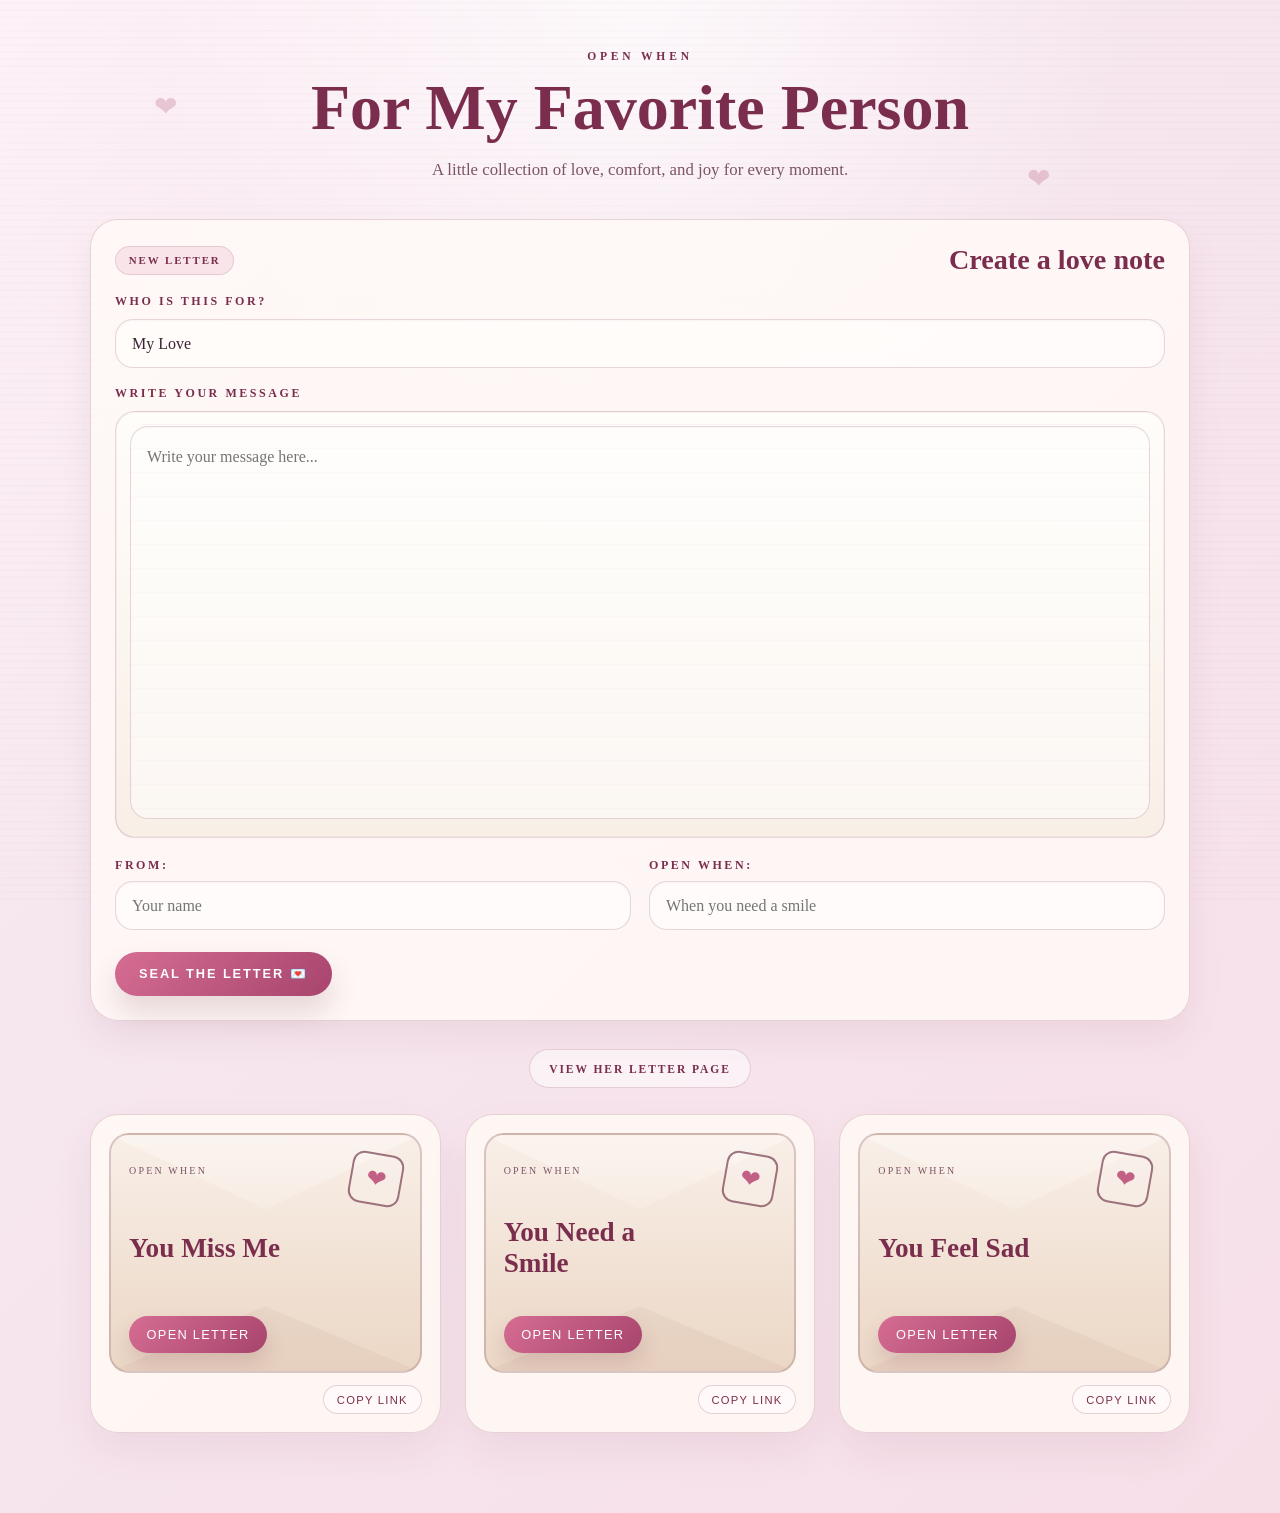
==== index.html @ 3d0df007 "Add files via upload" ====
<!DOCTYPE html>
<html lang="en">
  <head>
    <meta charset="UTF-8" />
    <meta name="viewport" content="width=device-width, initial-scale=1.0" />
    <title>Open When Letters</title>
    <link rel="stylesheet" href="code.css" />
  </head>
  <body>
    <div class="paper-bg" aria-hidden="true">
      <span class="heart h1">❤</span>
      <span class="heart h2">❤</span>
      <span class="heart h3">❤</span>
      <span class="heart h4">❤</span>
      <span class="heart h5">❤</span>
    </div>

    <main class="app-shell">
      <header class="intro">
        <p class="eyebrow">Open When</p>
        <h1>For My Favorite Person</h1>
        <p class="subtitle">A little collection of love, comfort, and joy for every moment.</p>
      </header>

      <section class="letter-builder" aria-label="Write a custom love note">
        <div class="builder-card">
          <div class="builder-heading">
            <span class="builder-badge">New Letter</span>
            <h2>Create a love note</h2>
          </div>

          <form id="letterForm">
            <label class="field-label" for="recipientInput">Who is this for?</label>
            <input id="recipientInput" type="text" value="My Love" placeholder="My Love" />

            <label class="field-label" for="letterInput">Write Your Message</label>
            <div class="paper-note">
              <textarea id="letterInput" rows="12" placeholder="Write your message here..."></textarea>
            </div>

            <div class="meta-row">
              <div class="meta-field">
                <label class="field-label small" for="fromInput">From:</label>
                <input id="fromInput" type="text" placeholder="Your name" />
              </div>

              <div class="meta-field">
                <label class="field-label small" for="occasionInput">Open When:</label>
                <input id="occasionInput" type="text" placeholder="When you need a smile" />
              </div>
            </div>

            <button type="submit" class="seal-button">Seal the Letter 💌</button>
          </form>
        </div>
      </section>

      <div class="page-link-wrap">
        <a class="page-link" href="recipient.html">View her letter page</a>
      </div>

      <section class="letters-grid" id="lettersGrid"></section>
    </main>

    <script src="js.js"></script>
  </body>
</html>
---- code.css ----
:root {
  --pink-1: #fdf1f5;
  --pink-2: #f7e2eb;
  --rose: #c85f8a;
  --rose-dark: #7a2d4d;
  --paper: #fffaf3;
  --ink: #3a2433;
  --muted: #7d5366;
  --line: rgba(122, 45, 77, 0.18);
}

* {
  box-sizing: border-box;
}

html {
  scroll-behavior: smooth;
}

body {
  margin: 0;
  min-height: 100vh;
  font-family: "Georgia", serif;
  color: var(--ink);
  background:
    radial-gradient(circle at top, rgba(255,255,255,0.7), transparent 30%),
    linear-gradient(135deg, #fdf2f7 0%, #f6e7ef 35%, #f7dfe8 100%);
}

.paper-bg {
  position: fixed;
  inset: 0;
  pointer-events: none;
  background: repeating-linear-gradient(
    0deg,
    rgba(171, 91, 123, 0.02),
    rgba(171, 91, 123, 0.02) 2px,
    transparent 2px,
    transparent 7px
  );
}

.heart {
  position: absolute;
  font-size: clamp(1.3rem, 2.2vw, 2.2rem);
  color: rgba(176, 82, 118, 0.26);
  animation: drift 10s ease-in-out infinite;
}

.h1 { top: 10%; left: 12%; }
.h2 { top: 18%; right: 18%; animation-delay: 1.2s; }
.h3 { bottom: 20%; left: 20%; animation-delay: 2s; }
.h4 { bottom: 16%; right: 16%; animation-delay: 3s; }
.h5 { top: 52%; left: 9%; animation-delay: 4s; }

@keyframes drift {
  0%, 100% { transform: translateY(0) scale(1); opacity: 0.3; }
  50% { transform: translateY(-14px) scale(1.08); opacity: 0.7; }
}

.app-shell {
  position: relative;
  z-index: 1;
  width: min(1100px, 92vw);
  margin: 0 auto;
  padding: 50px 0 80px;
}

.intro {
  text-align: center;
  margin-bottom: 34px;
}

.eyebrow {
  margin: 0 0 12px;
  text-transform: uppercase;
  letter-spacing: 0.24rem;
  font-size: 0.72rem;
  color: var(--rose-dark);
  font-weight: 700;
}

.intro h1 {
  margin: 0;
  font-size: clamp(2.5rem, 5vw, 5rem);
  color: var(--rose-dark);
  line-height: 1.05;
}

.subtitle {
  margin: 14px auto 0;
  max-width: 640px;
  font-size: 1.05rem;
  color: var(--muted);
  line-height: 1.8;
}

.letter-builder {
  margin: 0 auto 28px;
}

.builder-card {
  background: rgba(255, 250, 246, 0.86);
  border: 1px solid rgba(122, 45, 77, 0.18);
  border-radius: 28px;
  box-shadow: 0 16px 34px rgba(124, 63, 86, 0.08);
  padding: 24px;
}

.builder-heading {
  display: flex;
  align-items: center;
  justify-content: space-between;
  gap: 12px;
  margin-bottom: 16px;
}

.builder-badge {
  display: inline-flex;
  align-items: center;
  justify-content: center;
  background: rgba(200, 95, 138, 0.12);
  color: var(--rose-dark);
  border: 1px solid rgba(122, 45, 77, 0.14);
  border-radius: 999px;
  padding: 0.45rem 0.8rem;
  font-size: 0.68rem;
  letter-spacing: 0.12rem;
  text-transform: uppercase;
  font-weight: 700;
}

.builder-heading h2 {
  margin: 0;
  color: var(--rose-dark);
  font-size: clamp(1.6rem, 2.2vw, 2.3rem);
}

.field-label {
  display: block;
  margin: 18px 0 10px;
  font-size: 0.75rem;
  letter-spacing: 0.16rem;
  text-transform: uppercase;
  color: var(--rose-dark);
  font-weight: 700;
}

.field-label.small {
  margin-top: 0;
  margin-bottom: 8px;
}

#letterForm input,
#letterForm textarea {
  width: 100%;
  border: 1px solid rgba(122, 45, 77, 0.18);
  border-radius: 18px;
  background: rgba(255, 255, 255, 0.46);
  color: var(--ink);
  padding: 0.9rem 1rem;
  font-family: "Georgia", serif;
  font-size: 1rem;
  box-shadow: inset 0 1px 2px rgba(90, 52, 67, 0.04);
  transition: border-color 0.2s ease, box-shadow 0.2s ease;
}

#letterForm input:focus,
#letterForm textarea:focus {
  outline: none;
  border-color: rgba(154, 78, 104, 0.6);
  box-shadow: 0 0 0 4px rgba(181, 87, 114, 0.12);
}

.paper-note {
  position: relative;
  background: linear-gradient(180deg, #fffdf9 0%, #f8efe7 100%);
  border: 1px solid rgba(122, 45, 77, 0.18);
  border-radius: 20px;
  padding: 14px;
  box-shadow: inset 0 0 0 1px rgba(122, 45, 77, 0.05);
}

.paper-note::before {
  content: "";
  position: absolute;
  inset: 12px 14px 12px 14px;
  border-radius: 12px;
  background: repeating-linear-gradient(
    180deg,
    rgba(122, 45, 77, 0.04),
    rgba(122, 45, 77, 0.04) 1px,
    transparent 1px,
    transparent 24px
  );
  pointer-events: none;
}

#letterInput {
  position: relative;
  z-index: 1;
  min-height: 250px;
  height: 250px;
  resize: none;
  overflow: hidden;
  background: transparent;
  border: none;
  box-shadow: none;
  line-height: 1.9;
  padding: 0.3rem 0.2rem 0.2rem;
}

.meta-row {
  display: grid;
  grid-template-columns: repeat(2, minmax(0, 1fr));
  gap: 18px;
  margin-top: 20px;
}

.seal-button {
  margin-top: 22px;
  border: none;
  border-radius: 999px;
  background: linear-gradient(135deg, #d66d93, #a7446d);
  color: #fff;
  padding: 0.9rem 1.5rem;
  font-size: 0.8rem;
  letter-spacing: 0.12rem;
  text-transform: uppercase;
  font-weight: 700;
  cursor: pointer;
  box-shadow: 0 16px 28px rgba(127, 65, 88, 0.18);
  transition: transform 0.2s ease, box-shadow 0.2s ease;
}

.seal-button:hover {
  transform: translateY(-1px);
  box-shadow: 0 18px 30px rgba(127, 65, 88, 0.24);
}

.page-link-wrap {
  display: flex;
  justify-content: center;
  width: 100%;
  margin: 0 0 26px;
  text-align: center;
}

.page-link {
  display: inline-flex;
  align-items: center;
  justify-content: center;
  padding: 0.8rem 1.2rem;
  border-radius: 999px;
  background: rgba(255,255,255,0.5);
  border: 1px solid rgba(122, 45, 77, 0.18);
  color: var(--rose-dark);
  text-decoration: none;
  font-size: 0.72rem;
  letter-spacing: 0.12rem;
  text-transform: uppercase;
  font-weight: 700;
}


.letters-grid {
  display: grid;
  grid-template-columns: repeat(3, minmax(0, 1fr));
  gap: 24px;
}

.letter-card {
  background: rgba(255, 250, 244, 0.86);
  border: 1px solid var(--line);
  border-radius: 28px;
  box-shadow: 0 18px 38px rgba(124, 63, 86, 0.08);
  padding: 18px;
  transition: transform 0.35s ease, box-shadow 0.35s ease;
}

.letter-card:hover {
  transform: translateY(-4px);
  box-shadow: 0 22px 42px rgba(124, 63, 86, 0.12);
}

.envelope {
  position: relative;
  min-height: 240px;
  border-radius: 20px;
  background: linear-gradient(180deg, #f9efe8 0%, #ebd7c5 100%);
  border: 2px solid rgba(112, 68, 80, 0.24);
  padding: 20px 18px 18px;
  display: flex;
  flex-direction: column;
  justify-content: space-between;
  overflow: hidden;
  cursor: pointer;
  transition: transform 0.7s ease, box-shadow 0.7s ease;
}

.envelope::before {
  content: "";
  position: absolute;
  left: 0;
  right: 0;
  top: 0;
  height: 54%;
  background: linear-gradient(180deg, rgba(255,255,255,0.32), rgba(255,255,255,0.08));
  clip-path: polygon(0 0, 100% 0, 50% 58%);
}

.envelope::after {
  content: "";
  position: absolute;
  left: 0;
  right: 0;
  bottom: 0;
  height: 46%;
  background: rgba(160, 119, 100, 0.08);
  clip-path: polygon(0 100%, 50% 40%, 100% 100%);
}

.seal {
  position: absolute;
  right: 18px;
  top: 18px;
  width: 52px;
  height: 52px;
  border-radius: 12px;
  border: 2px solid rgba(118, 61, 79, 0.7);
  display: grid;
  place-items: center;
  background: rgba(255,255,255,0.18);
  color: #c25f85;
  font-size: 1.5rem;
  transform: rotate(10deg);
  z-index: 2;
}

.label-tag {
  position: relative;
  z-index: 2;
  text-transform: uppercase;
  letter-spacing: 0.14rem;
  font-size: 0.62rem;
  color: var(--muted);
  margin-top: 10px;
}

.envelope h2 {
  position: relative;
  z-index: 2;
  margin: 18px 0 0;
  line-height: 1.15;
  font-size: clamp(1.7rem, 2vw, 2.2rem);
  color: var(--rose-dark);
  max-width: 170px;
}

.envelope button {
  position: relative;
  z-index: 2;
  margin-top: 14px;
  align-self: flex-start;
  border: none;
  border-radius: 999px;
  background: linear-gradient(135deg, #d66d93, #a7446d);
  color: #fff;
  padding: 0.7rem 1.1rem;
  font-size: 0.8rem;
  letter-spacing: 0.08rem;
  text-transform: uppercase;
  cursor: pointer;
  box-shadow: 0 10px 20px rgba(127, 65, 88, 0.18);
}

.card-actions {
  margin-top: 12px;
  display: flex;
  justify-content: flex-end;
}

.copy-link {
  border: 1px solid rgba(122, 45, 77, 0.2);
  background: rgba(255,255,255,0.45);
  color: var(--rose-dark);
  border-radius: 999px;
  padding: 0.45rem 0.8rem;
  font-size: 0.7rem;
  letter-spacing: 0.08rem;
  text-transform: uppercase;
  cursor: pointer;
  transition: all 0.2s ease;
}

.copy-link:hover {
  background: rgba(200, 95, 138, 0.08);
}

.letter-content {
  margin-top: 18px;
  display: none;
  background: rgba(255,255,255,0.52);
  border: 1px solid rgba(96, 59, 72, 0.12);
  border-radius: 18px;
  padding: 18px 20px;
  color: var(--ink);
  line-height: 1.8;
}

.letter-card.is-open .letter-content {
  display: block;
}

.letter-content p {
  margin: 0 0 0.9rem;
}

.signature {
  text-align: right;
  font-weight: 700;
  color: var(--rose-dark);
}

@media (max-width: 860px) {
  .meta-row {
    grid-template-columns: 1fr;
  }

  .letters-grid {
    grid-template-columns: 1fr;
  }
}

@media (max-width: 540px) {
  .app-shell {
    padding-top: 30px;
  }

  .intro h1 {
    font-size: 2.3rem;
  }

  .builder-card {
    padding: 18px 16px;
  }

  .envelope h2 {
    max-width: 140px;
  }

  #letterInput {
    min-height: 200px;
  }
}

@media (max-width: 600px) {
  .envelope {
    height: 240px;
  }

  .address {
    left: 24px;
    top: 18px;
    width: 200px;
  }

  .address h2 {
    font-size: 1.5rem;
  }

  .stamp {
    width: 52px;
    height: 52px;
    right: 18px;
    top: 18px;
    font-size: 1.6rem;
  }

  .love-letter {
    padding: 1.4rem 1.1rem 1rem;
  }
}
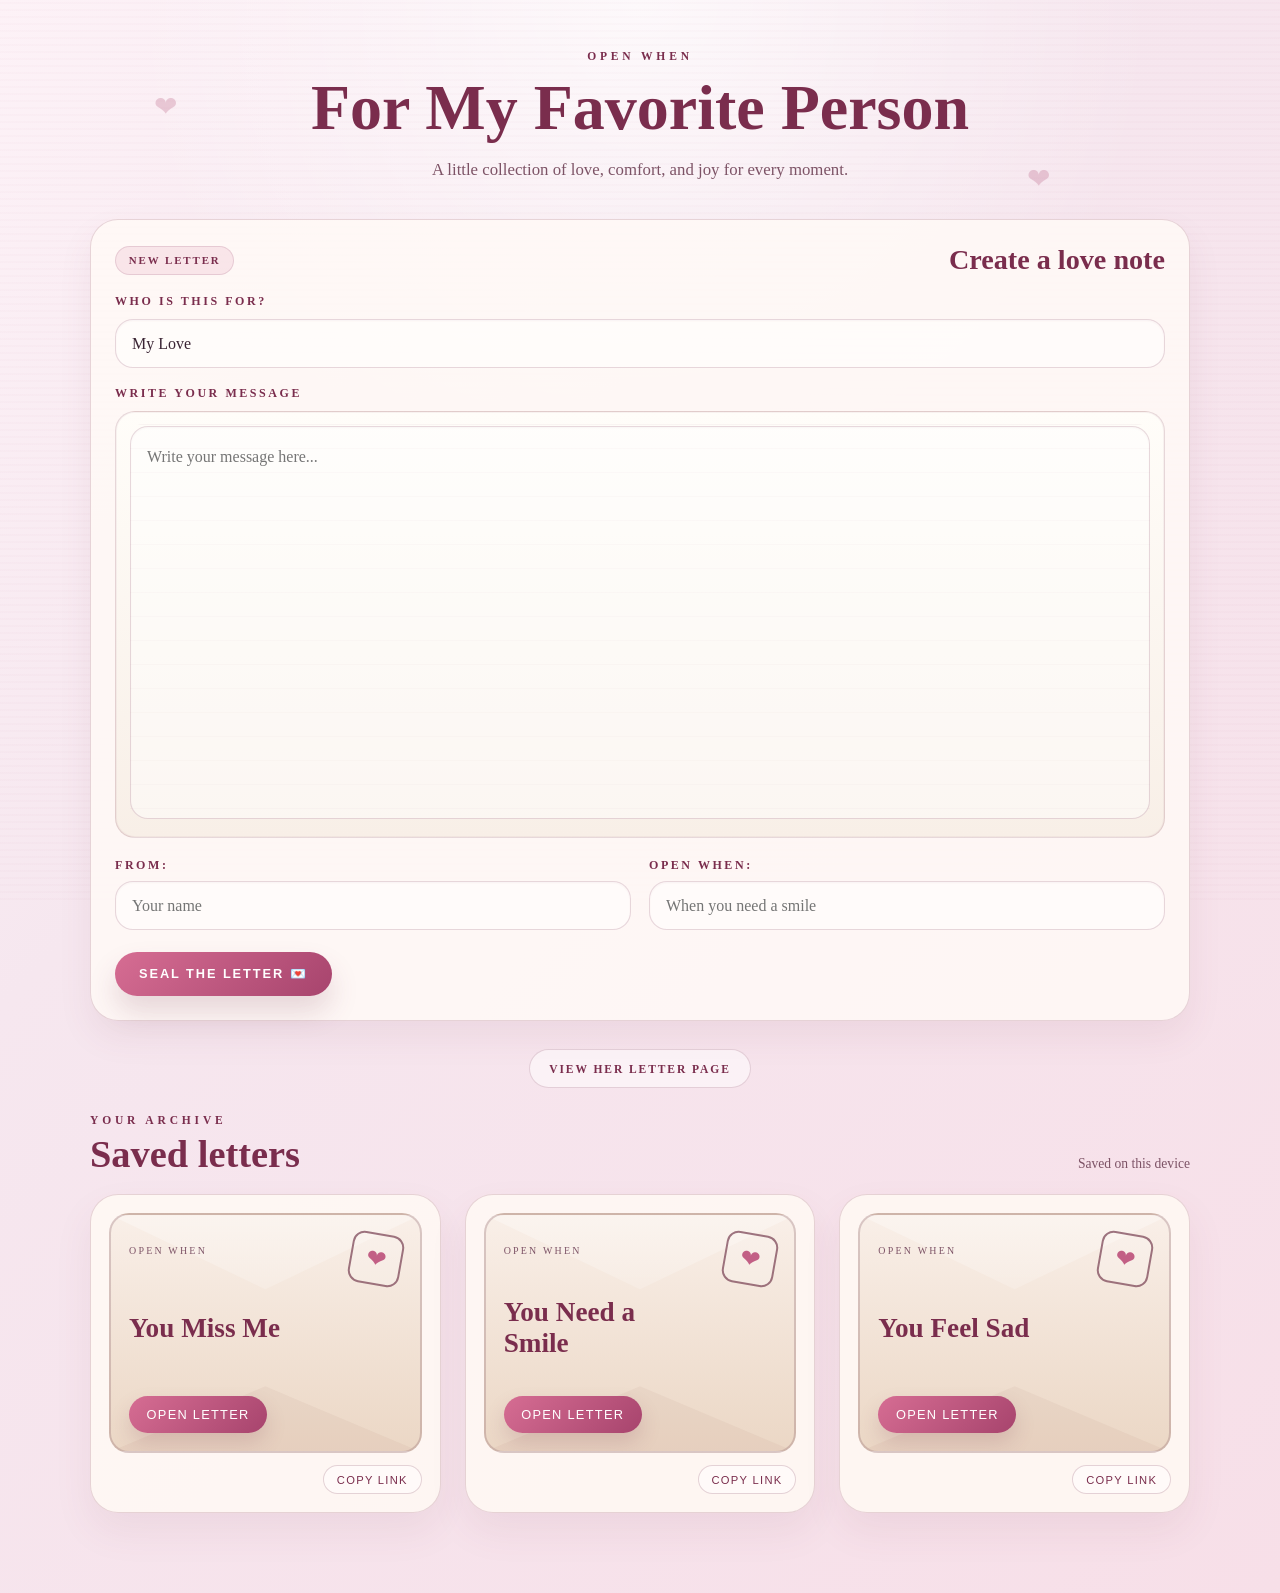
==== commit 38265444: "update website" ====
--- a/index.html
+++ b/index.html
@@ -1,67 +1,75 @@
-<!DOCTYPE html>
-<html lang="en">
-  <head>
-    <meta charset="UTF-8" />
-    <meta name="viewport" content="width=device-width, initial-scale=1.0" />
-    <title>Open When Letters</title>
-    <link rel="stylesheet" href="code.css" />
-  </head>
-  <body>
-    <div class="paper-bg" aria-hidden="true">
-      <span class="heart h1">❤</span>
-      <span class="heart h2">❤</span>
-      <span class="heart h3">❤</span>
-      <span class="heart h4">❤</span>
-      <span class="heart h5">❤</span>
-    </div>
-
-    <main class="app-shell">
-      <header class="intro">
-        <p class="eyebrow">Open When</p>
-        <h1>For My Favorite Person</h1>
-        <p class="subtitle">A little collection of love, comfort, and joy for every moment.</p>
-      </header>
-
-      <section class="letter-builder" aria-label="Write a custom love note">
-        <div class="builder-card">
-          <div class="builder-heading">
-            <span class="builder-badge">New Letter</span>
-            <h2>Create a love note</h2>
-          </div>
-
-          <form id="letterForm">
-            <label class="field-label" for="recipientInput">Who is this for?</label>
-            <input id="recipientInput" type="text" value="My Love" placeholder="My Love" />
-
-            <label class="field-label" for="letterInput">Write Your Message</label>
-            <div class="paper-note">
-              <textarea id="letterInput" rows="12" placeholder="Write your message here..."></textarea>
-            </div>
-
-            <div class="meta-row">
-              <div class="meta-field">
-                <label class="field-label small" for="fromInput">From:</label>
-                <input id="fromInput" type="text" placeholder="Your name" />
-              </div>
-
-              <div class="meta-field">
-                <label class="field-label small" for="occasionInput">Open When:</label>
-                <input id="occasionInput" type="text" placeholder="When you need a smile" />
-              </div>
-            </div>
-
-            <button type="submit" class="seal-button">Seal the Letter 💌</button>
-          </form>
-        </div>
-      </section>
-
-      <div class="page-link-wrap">
-        <a class="page-link" href="recipient.html">View her letter page</a>
-      </div>
-
-      <section class="letters-grid" id="lettersGrid"></section>
-    </main>
-
-    <script src="js.js"></script>
-  </body>
-</html>
+<!DOCTYPE html>
+<html lang="en">
+  <head>
+    <meta charset="UTF-8" />
+    <meta name="viewport" content="width=device-width, initial-scale=1.0" />
+    <title>Open When Letters</title>
+    <link rel="stylesheet" href="code.css" />
+  </head>
+  <body>
+    <div class="paper-bg" aria-hidden="true">
+      <span class="heart h1">❤</span>
+      <span class="heart h2">❤</span>
+      <span class="heart h3">❤</span>
+      <span class="heart h4">❤</span>
+      <span class="heart h5">❤</span>
+    </div>
+
+    <main class="app-shell">
+      <header class="intro">
+        <p class="eyebrow">Open When</p>
+        <h1>For My Favorite Person</h1>
+        <p class="subtitle">A little collection of love, comfort, and joy for every moment.</p>
+      </header>
+
+      <section class="letter-builder" aria-label="Write a custom love note">
+        <div class="builder-card">
+          <div class="builder-heading">
+            <span class="builder-badge">New Letter</span>
+            <h2>Create a love note</h2>
+          </div>
+
+          <form id="letterForm">
+            <label class="field-label" for="recipientInput">Who is this for?</label>
+            <input id="recipientInput" type="text" value="My Love" placeholder="My Love" />
+
+            <label class="field-label" for="letterInput">Write Your Message</label>
+            <div class="paper-note">
+              <textarea id="letterInput" rows="12" placeholder="Write your message here..."></textarea>
+            </div>
+
+            <div class="meta-row">
+              <div class="meta-field">
+                <label class="field-label small" for="fromInput">From:</label>
+                <input id="fromInput" type="text" placeholder="Your name" />
+              </div>
+
+              <div class="meta-field">
+                <label class="field-label small" for="occasionInput">Open When:</label>
+                <input id="occasionInput" type="text" placeholder="When you need a smile" />
+              </div>
+            </div>
+
+            <button type="submit" class="seal-button">Seal the Letter 💌</button>
+          </form>
+        </div>
+      </section>
+
+      <div class="page-link-wrap">
+        <a class="page-link" href="recipient.html">View her letter page</a>
+      </div>
+
+      <div class="saved-heading">
+        <div>
+          <p class="eyebrow">Your archive</p>
+          <h2>Saved letters</h2>
+        </div>
+        <p id="storageStatus" class="storage-status">Saved on this device</p>
+      </div>
+
+      <section class="letters-grid" id="lettersGrid"></section>
+    </main>
+
+    <script src="js.js"></script>
+  </body>
+</html>
--- a/code.css
+++ b/code.css
@@ -1,483 +1,508 @@
-:root {
-  --pink-1: #fdf1f5;
-  --pink-2: #f7e2eb;
-  --rose: #c85f8a;
-  --rose-dark: #7a2d4d;
-  --paper: #fffaf3;
-  --ink: #3a2433;
-  --muted: #7d5366;
-  --line: rgba(122, 45, 77, 0.18);
-}
-
-* {
-  box-sizing: border-box;
-}
-
-html {
-  scroll-behavior: smooth;
-}
-
-body {
-  margin: 0;
-  min-height: 100vh;
-  font-family: "Georgia", serif;
-  color: var(--ink);
-  background:
-    radial-gradient(circle at top, rgba(255,255,255,0.7), transparent 30%),
-    linear-gradient(135deg, #fdf2f7 0%, #f6e7ef 35%, #f7dfe8 100%);
-}
-
-.paper-bg {
-  position: fixed;
-  inset: 0;
-  pointer-events: none;
-  background: repeating-linear-gradient(
-    0deg,
-    rgba(171, 91, 123, 0.02),
-    rgba(171, 91, 123, 0.02) 2px,
-    transparent 2px,
-    transparent 7px
-  );
-}
-
-.heart {
-  position: absolute;
-  font-size: clamp(1.3rem, 2.2vw, 2.2rem);
-  color: rgba(176, 82, 118, 0.26);
-  animation: drift 10s ease-in-out infinite;
-}
-
-.h1 { top: 10%; left: 12%; }
-.h2 { top: 18%; right: 18%; animation-delay: 1.2s; }
-.h3 { bottom: 20%; left: 20%; animation-delay: 2s; }
-.h4 { bottom: 16%; right: 16%; animation-delay: 3s; }
-.h5 { top: 52%; left: 9%; animation-delay: 4s; }
-
-@keyframes drift {
-  0%, 100% { transform: translateY(0) scale(1); opacity: 0.3; }
-  50% { transform: translateY(-14px) scale(1.08); opacity: 0.7; }
-}
-
-.app-shell {
-  position: relative;
-  z-index: 1;
-  width: min(1100px, 92vw);
-  margin: 0 auto;
-  padding: 50px 0 80px;
-}
-
-.intro {
-  text-align: center;
-  margin-bottom: 34px;
-}
-
-.eyebrow {
-  margin: 0 0 12px;
-  text-transform: uppercase;
-  letter-spacing: 0.24rem;
-  font-size: 0.72rem;
-  color: var(--rose-dark);
-  font-weight: 700;
-}
-
-.intro h1 {
-  margin: 0;
-  font-size: clamp(2.5rem, 5vw, 5rem);
-  color: var(--rose-dark);
-  line-height: 1.05;
-}
-
-.subtitle {
-  margin: 14px auto 0;
-  max-width: 640px;
-  font-size: 1.05rem;
-  color: var(--muted);
-  line-height: 1.8;
-}
-
-.letter-builder {
-  margin: 0 auto 28px;
-}
-
-.builder-card {
-  background: rgba(255, 250, 246, 0.86);
-  border: 1px solid rgba(122, 45, 77, 0.18);
-  border-radius: 28px;
-  box-shadow: 0 16px 34px rgba(124, 63, 86, 0.08);
-  padding: 24px;
-}
-
-.builder-heading {
-  display: flex;
-  align-items: center;
-  justify-content: space-between;
-  gap: 12px;
-  margin-bottom: 16px;
-}
-
-.builder-badge {
-  display: inline-flex;
-  align-items: center;
-  justify-content: center;
-  background: rgba(200, 95, 138, 0.12);
-  color: var(--rose-dark);
-  border: 1px solid rgba(122, 45, 77, 0.14);
-  border-radius: 999px;
-  padding: 0.45rem 0.8rem;
-  font-size: 0.68rem;
-  letter-spacing: 0.12rem;
-  text-transform: uppercase;
-  font-weight: 700;
-}
-
-.builder-heading h2 {
-  margin: 0;
-  color: var(--rose-dark);
-  font-size: clamp(1.6rem, 2.2vw, 2.3rem);
-}
-
-.field-label {
-  display: block;
-  margin: 18px 0 10px;
-  font-size: 0.75rem;
-  letter-spacing: 0.16rem;
-  text-transform: uppercase;
-  color: var(--rose-dark);
-  font-weight: 700;
-}
-
-.field-label.small {
-  margin-top: 0;
-  margin-bottom: 8px;
-}
-
-#letterForm input,
-#letterForm textarea {
-  width: 100%;
-  border: 1px solid rgba(122, 45, 77, 0.18);
-  border-radius: 18px;
-  background: rgba(255, 255, 255, 0.46);
-  color: var(--ink);
-  padding: 0.9rem 1rem;
-  font-family: "Georgia", serif;
-  font-size: 1rem;
-  box-shadow: inset 0 1px 2px rgba(90, 52, 67, 0.04);
-  transition: border-color 0.2s ease, box-shadow 0.2s ease;
-}
-
-#letterForm input:focus,
-#letterForm textarea:focus {
-  outline: none;
-  border-color: rgba(154, 78, 104, 0.6);
-  box-shadow: 0 0 0 4px rgba(181, 87, 114, 0.12);
-}
-
-.paper-note {
-  position: relative;
-  background: linear-gradient(180deg, #fffdf9 0%, #f8efe7 100%);
-  border: 1px solid rgba(122, 45, 77, 0.18);
-  border-radius: 20px;
-  padding: 14px;
-  box-shadow: inset 0 0 0 1px rgba(122, 45, 77, 0.05);
-}
-
-.paper-note::before {
-  content: "";
-  position: absolute;
-  inset: 12px 14px 12px 14px;
-  border-radius: 12px;
-  background: repeating-linear-gradient(
-    180deg,
-    rgba(122, 45, 77, 0.04),
-    rgba(122, 45, 77, 0.04) 1px,
-    transparent 1px,
-    transparent 24px
-  );
-  pointer-events: none;
-}
-
-#letterInput {
-  position: relative;
-  z-index: 1;
-  min-height: 250px;
-  height: 250px;
-  resize: none;
-  overflow: hidden;
-  background: transparent;
-  border: none;
-  box-shadow: none;
-  line-height: 1.9;
-  padding: 0.3rem 0.2rem 0.2rem;
-}
-
-.meta-row {
-  display: grid;
-  grid-template-columns: repeat(2, minmax(0, 1fr));
-  gap: 18px;
-  margin-top: 20px;
-}
-
-.seal-button {
-  margin-top: 22px;
-  border: none;
-  border-radius: 999px;
-  background: linear-gradient(135deg, #d66d93, #a7446d);
-  color: #fff;
-  padding: 0.9rem 1.5rem;
-  font-size: 0.8rem;
-  letter-spacing: 0.12rem;
-  text-transform: uppercase;
-  font-weight: 700;
-  cursor: pointer;
-  box-shadow: 0 16px 28px rgba(127, 65, 88, 0.18);
-  transition: transform 0.2s ease, box-shadow 0.2s ease;
-}
-
-.seal-button:hover {
-  transform: translateY(-1px);
-  box-shadow: 0 18px 30px rgba(127, 65, 88, 0.24);
-}
-
-.page-link-wrap {
-  display: flex;
-  justify-content: center;
-  width: 100%;
-  margin: 0 0 26px;
-  text-align: center;
-}
-
-.page-link {
-  display: inline-flex;
-  align-items: center;
-  justify-content: center;
-  padding: 0.8rem 1.2rem;
-  border-radius: 999px;
-  background: rgba(255,255,255,0.5);
-  border: 1px solid rgba(122, 45, 77, 0.18);
-  color: var(--rose-dark);
-  text-decoration: none;
-  font-size: 0.72rem;
-  letter-spacing: 0.12rem;
-  text-transform: uppercase;
-  font-weight: 700;
-}
-
-
-.letters-grid {
-  display: grid;
-  grid-template-columns: repeat(3, minmax(0, 1fr));
-  gap: 24px;
-}
-
-.letter-card {
-  background: rgba(255, 250, 244, 0.86);
-  border: 1px solid var(--line);
-  border-radius: 28px;
-  box-shadow: 0 18px 38px rgba(124, 63, 86, 0.08);
-  padding: 18px;
-  transition: transform 0.35s ease, box-shadow 0.35s ease;
-}
-
-.letter-card:hover {
-  transform: translateY(-4px);
-  box-shadow: 0 22px 42px rgba(124, 63, 86, 0.12);
-}
-
-.envelope {
-  position: relative;
-  min-height: 240px;
-  border-radius: 20px;
-  background: linear-gradient(180deg, #f9efe8 0%, #ebd7c5 100%);
-  border: 2px solid rgba(112, 68, 80, 0.24);
-  padding: 20px 18px 18px;
-  display: flex;
-  flex-direction: column;
-  justify-content: space-between;
-  overflow: hidden;
-  cursor: pointer;
-  transition: transform 0.7s ease, box-shadow 0.7s ease;
-}
-
-.envelope::before {
-  content: "";
-  position: absolute;
-  left: 0;
-  right: 0;
-  top: 0;
-  height: 54%;
-  background: linear-gradient(180deg, rgba(255,255,255,0.32), rgba(255,255,255,0.08));
-  clip-path: polygon(0 0, 100% 0, 50% 58%);
-}
-
-.envelope::after {
-  content: "";
-  position: absolute;
-  left: 0;
-  right: 0;
-  bottom: 0;
-  height: 46%;
-  background: rgba(160, 119, 100, 0.08);
-  clip-path: polygon(0 100%, 50% 40%, 100% 100%);
-}
-
-.seal {
-  position: absolute;
-  right: 18px;
-  top: 18px;
-  width: 52px;
-  height: 52px;
-  border-radius: 12px;
-  border: 2px solid rgba(118, 61, 79, 0.7);
-  display: grid;
-  place-items: center;
-  background: rgba(255,255,255,0.18);
-  color: #c25f85;
-  font-size: 1.5rem;
-  transform: rotate(10deg);
-  z-index: 2;
-}
-
-.label-tag {
-  position: relative;
-  z-index: 2;
-  text-transform: uppercase;
-  letter-spacing: 0.14rem;
-  font-size: 0.62rem;
-  color: var(--muted);
-  margin-top: 10px;
-}
-
-.envelope h2 {
-  position: relative;
-  z-index: 2;
-  margin: 18px 0 0;
-  line-height: 1.15;
-  font-size: clamp(1.7rem, 2vw, 2.2rem);
-  color: var(--rose-dark);
-  max-width: 170px;
-}
-
-.envelope button {
-  position: relative;
-  z-index: 2;
-  margin-top: 14px;
-  align-self: flex-start;
-  border: none;
-  border-radius: 999px;
-  background: linear-gradient(135deg, #d66d93, #a7446d);
-  color: #fff;
-  padding: 0.7rem 1.1rem;
-  font-size: 0.8rem;
-  letter-spacing: 0.08rem;
-  text-transform: uppercase;
-  cursor: pointer;
-  box-shadow: 0 10px 20px rgba(127, 65, 88, 0.18);
-}
-
-.card-actions {
-  margin-top: 12px;
-  display: flex;
-  justify-content: flex-end;
-}
-
-.copy-link {
-  border: 1px solid rgba(122, 45, 77, 0.2);
-  background: rgba(255,255,255,0.45);
-  color: var(--rose-dark);
-  border-radius: 999px;
-  padding: 0.45rem 0.8rem;
-  font-size: 0.7rem;
-  letter-spacing: 0.08rem;
-  text-transform: uppercase;
-  cursor: pointer;
-  transition: all 0.2s ease;
-}
-
-.copy-link:hover {
-  background: rgba(200, 95, 138, 0.08);
-}
-
-.letter-content {
-  margin-top: 18px;
-  display: none;
-  background: rgba(255,255,255,0.52);
-  border: 1px solid rgba(96, 59, 72, 0.12);
-  border-radius: 18px;
-  padding: 18px 20px;
-  color: var(--ink);
-  line-height: 1.8;
-}
-
-.letter-card.is-open .letter-content {
-  display: block;
-}
-
-.letter-content p {
-  margin: 0 0 0.9rem;
-}
-
-.signature {
-  text-align: right;
-  font-weight: 700;
-  color: var(--rose-dark);
-}
-
-@media (max-width: 860px) {
-  .meta-row {
-    grid-template-columns: 1fr;
-  }
-
-  .letters-grid {
-    grid-template-columns: 1fr;
-  }
-}
-
-@media (max-width: 540px) {
-  .app-shell {
-    padding-top: 30px;
-  }
-
-  .intro h1 {
-    font-size: 2.3rem;
-  }
-
-  .builder-card {
-    padding: 18px 16px;
-  }
-
-  .envelope h2 {
-    max-width: 140px;
-  }
-
-  #letterInput {
-    min-height: 200px;
-  }
-}
-
-@media (max-width: 600px) {
-  .envelope {
-    height: 240px;
-  }
-
-  .address {
-    left: 24px;
-    top: 18px;
-    width: 200px;
-  }
-
-  .address h2 {
-    font-size: 1.5rem;
-  }
-
-  .stamp {
-    width: 52px;
-    height: 52px;
-    right: 18px;
-    top: 18px;
-    font-size: 1.6rem;
-  }
-
-  .love-letter {
-    padding: 1.4rem 1.1rem 1rem;
-  }
-}
+:root {
+  --pink-1: #fdf1f5;
+  --pink-2: #f7e2eb;
+  --rose: #c85f8a;
+  --rose-dark: #7a2d4d;
+  --paper: #fffaf3;
+  --ink: #3a2433;
+  --muted: #7d5366;
+  --line: rgba(122, 45, 77, 0.18);
+}
+
+* {
+  box-sizing: border-box;
+}
+
+html {
+  scroll-behavior: smooth;
+}
+
+body {
+  margin: 0;
+  min-height: 100vh;
+  font-family: "Georgia", serif;
+  color: var(--ink);
+  background:
+    radial-gradient(circle at top, rgba(255,255,255,0.7), transparent 30%),
+    linear-gradient(135deg, #fdf2f7 0%, #f6e7ef 35%, #f7dfe8 100%);
+}
+
+.paper-bg {
+  position: fixed;
+  inset: 0;
+  pointer-events: none;
+  background: repeating-linear-gradient(
+    0deg,
+    rgba(171, 91, 123, 0.02),
+    rgba(171, 91, 123, 0.02) 2px,
+    transparent 2px,
+    transparent 7px
+  );
+}
+
+.heart {
+  position: absolute;
+  font-size: clamp(1.3rem, 2.2vw, 2.2rem);
+  color: rgba(176, 82, 118, 0.26);
+  animation: drift 10s ease-in-out infinite;
+}
+
+.h1 { top: 10%; left: 12%; }
+.h2 { top: 18%; right: 18%; animation-delay: 1.2s; }
+.h3 { bottom: 20%; left: 20%; animation-delay: 2s; }
+.h4 { bottom: 16%; right: 16%; animation-delay: 3s; }
+.h5 { top: 52%; left: 9%; animation-delay: 4s; }
+
+@keyframes drift {
+  0%, 100% { transform: translateY(0) scale(1); opacity: 0.3; }
+  50% { transform: translateY(-14px) scale(1.08); opacity: 0.7; }
+}
+
+.app-shell {
+  position: relative;
+  z-index: 1;
+  width: min(1100px, 92vw);
+  margin: 0 auto;
+  padding: 50px 0 80px;
+}
+
+.intro {
+  text-align: center;
+  margin-bottom: 34px;
+}
+
+.eyebrow {
+  margin: 0 0 12px;
+  text-transform: uppercase;
+  letter-spacing: 0.24rem;
+  font-size: 0.72rem;
+  color: var(--rose-dark);
+  font-weight: 700;
+}
+
+.intro h1 {
+  margin: 0;
+  font-size: clamp(2.5rem, 5vw, 5rem);
+  color: var(--rose-dark);
+  line-height: 1.05;
+}
+
+.subtitle {
+  margin: 14px auto 0;
+  max-width: 640px;
+  font-size: 1.05rem;
+  color: var(--muted);
+  line-height: 1.8;
+}
+
+.letter-builder {
+  margin: 0 auto 28px;
+}
+
+.builder-card {
+  background: rgba(255, 250, 246, 0.86);
+  border: 1px solid rgba(122, 45, 77, 0.18);
+  border-radius: 28px;
+  box-shadow: 0 16px 34px rgba(124, 63, 86, 0.08);
+  padding: 24px;
+}
+
+.builder-heading {
+  display: flex;
+  align-items: center;
+  justify-content: space-between;
+  gap: 12px;
+  margin-bottom: 16px;
+}
+
+.builder-badge {
+  display: inline-flex;
+  align-items: center;
+  justify-content: center;
+  background: rgba(200, 95, 138, 0.12);
+  color: var(--rose-dark);
+  border: 1px solid rgba(122, 45, 77, 0.14);
+  border-radius: 999px;
+  padding: 0.45rem 0.8rem;
+  font-size: 0.68rem;
+  letter-spacing: 0.12rem;
+  text-transform: uppercase;
+  font-weight: 700;
+}
+
+.builder-heading h2 {
+  margin: 0;
+  color: var(--rose-dark);
+  font-size: clamp(1.6rem, 2.2vw, 2.3rem);
+}
+
+.field-label {
+  display: block;
+  margin: 18px 0 10px;
+  font-size: 0.75rem;
+  letter-spacing: 0.16rem;
+  text-transform: uppercase;
+  color: var(--rose-dark);
+  font-weight: 700;
+}
+
+.field-label.small {
+  margin-top: 0;
+  margin-bottom: 8px;
+}
+
+#letterForm input,
+#letterForm textarea {
+  width: 100%;
+  border: 1px solid rgba(122, 45, 77, 0.18);
+  border-radius: 18px;
+  background: rgba(255, 255, 255, 0.46);
+  color: var(--ink);
+  padding: 0.9rem 1rem;
+  font-family: "Georgia", serif;
+  font-size: 1rem;
+  box-shadow: inset 0 1px 2px rgba(90, 52, 67, 0.04);
+  transition: border-color 0.2s ease, box-shadow 0.2s ease;
+}
+
+#letterForm input:focus,
+#letterForm textarea:focus {
+  outline: none;
+  border-color: rgba(154, 78, 104, 0.6);
+  box-shadow: 0 0 0 4px rgba(181, 87, 114, 0.12);
+}
+
+.paper-note {
+  position: relative;
+  background: linear-gradient(180deg, #fffdf9 0%, #f8efe7 100%);
+  border: 1px solid rgba(122, 45, 77, 0.18);
+  border-radius: 20px;
+  padding: 14px;
+  box-shadow: inset 0 0 0 1px rgba(122, 45, 77, 0.05);
+}
+
+.paper-note::before {
+  content: "";
+  position: absolute;
+  inset: 12px 14px 12px 14px;
+  border-radius: 12px;
+  background: repeating-linear-gradient(
+    180deg,
+    rgba(122, 45, 77, 0.04),
+    rgba(122, 45, 77, 0.04) 1px,
+    transparent 1px,
+    transparent 24px
+  );
+  pointer-events: none;
+}
+
+#letterInput {
+  position: relative;
+  z-index: 1;
+  min-height: 250px;
+  height: 250px;
+  resize: none;
+  overflow: hidden;
+  background: transparent;
+  border: none;
+  box-shadow: none;
+  line-height: 1.9;
+  padding: 0.3rem 0.2rem 0.2rem;
+}
+
+.meta-row {
+  display: grid;
+  grid-template-columns: repeat(2, minmax(0, 1fr));
+  gap: 18px;
+  margin-top: 20px;
+}
+
+.seal-button {
+  margin-top: 22px;
+  border: none;
+  border-radius: 999px;
+  background: linear-gradient(135deg, #d66d93, #a7446d);
+  color: #fff;
+  padding: 0.9rem 1.5rem;
+  font-size: 0.8rem;
+  letter-spacing: 0.12rem;
+  text-transform: uppercase;
+  font-weight: 700;
+  cursor: pointer;
+  box-shadow: 0 16px 28px rgba(127, 65, 88, 0.18);
+  transition: transform 0.2s ease, box-shadow 0.2s ease;
+}
+
+.seal-button:hover {
+  transform: translateY(-1px);
+  box-shadow: 0 18px 30px rgba(127, 65, 88, 0.24);
+}
+
+.page-link-wrap {
+  display: flex;
+  justify-content: center;
+  width: 100%;
+  margin: 0 0 26px;
+  text-align: center;
+}
+
+.page-link {
+  display: inline-flex;
+  align-items: center;
+  justify-content: center;
+  padding: 0.8rem 1.2rem;
+  border-radius: 999px;
+  background: rgba(255,255,255,0.5);
+  border: 1px solid rgba(122, 45, 77, 0.18);
+  color: var(--rose-dark);
+  text-decoration: none;
+  font-size: 0.72rem;
+  letter-spacing: 0.12rem;
+  text-transform: uppercase;
+  font-weight: 700;
+}
+
+.saved-heading {
+  display: flex;
+  align-items: end;
+  justify-content: space-between;
+  gap: 18px;
+  margin: 8px 0 18px;
+}
+
+.saved-heading .eyebrow {
+  margin-bottom: 6px;
+  text-align: left;
+}
+
+.saved-heading h2 {
+  margin: 0;
+  color: var(--rose-dark);
+  font-size: clamp(1.7rem, 3vw, 2.5rem);
+}
+
+.storage-status {
+  margin: 0 0 4px;
+  color: var(--muted);
+  font-size: 0.85rem;
+}
+
+
+.letters-grid {
+  display: grid;
+  grid-template-columns: repeat(3, minmax(0, 1fr));
+  gap: 24px;
+}
+
+.letter-card {
+  background: rgba(255, 250, 244, 0.86);
+  border: 1px solid var(--line);
+  border-radius: 28px;
+  box-shadow: 0 18px 38px rgba(124, 63, 86, 0.08);
+  padding: 18px;
+  transition: transform 0.35s ease, box-shadow 0.35s ease;
+}
+
+.letter-card:hover {
+  transform: translateY(-4px);
+  box-shadow: 0 22px 42px rgba(124, 63, 86, 0.12);
+}
+
+.envelope {
+  position: relative;
+  min-height: 240px;
+  border-radius: 20px;
+  background: linear-gradient(180deg, #f9efe8 0%, #ebd7c5 100%);
+  border: 2px solid rgba(112, 68, 80, 0.24);
+  padding: 20px 18px 18px;
+  display: flex;
+  flex-direction: column;
+  justify-content: space-between;
+  overflow: hidden;
+  cursor: pointer;
+  transition: transform 0.7s ease, box-shadow 0.7s ease;
+}
+
+.envelope::before {
+  content: "";
+  position: absolute;
+  left: 0;
+  right: 0;
+  top: 0;
+  height: 54%;
+  background: linear-gradient(180deg, rgba(255,255,255,0.32), rgba(255,255,255,0.08));
+  clip-path: polygon(0 0, 100% 0, 50% 58%);
+}
+
+.envelope::after {
+  content: "";
+  position: absolute;
+  left: 0;
+  right: 0;
+  bottom: 0;
+  height: 46%;
+  background: rgba(160, 119, 100, 0.08);
+  clip-path: polygon(0 100%, 50% 40%, 100% 100%);
+}
+
+.seal {
+  position: absolute;
+  right: 18px;
+  top: 18px;
+  width: 52px;
+  height: 52px;
+  border-radius: 12px;
+  border: 2px solid rgba(118, 61, 79, 0.7);
+  display: grid;
+  place-items: center;
+  background: rgba(255,255,255,0.18);
+  color: #c25f85;
+  font-size: 1.5rem;
+  transform: rotate(10deg);
+  z-index: 2;
+}
+
+.label-tag {
+  position: relative;
+  z-index: 2;
+  text-transform: uppercase;
+  letter-spacing: 0.14rem;
+  font-size: 0.62rem;
+  color: var(--muted);
+  margin-top: 10px;
+}
+
+.envelope h2 {
+  position: relative;
+  z-index: 2;
+  margin: 18px 0 0;
+  line-height: 1.15;
+  font-size: clamp(1.7rem, 2vw, 2.2rem);
+  color: var(--rose-dark);
+  max-width: 170px;
+}
+
+.envelope button {
+  position: relative;
+  z-index: 2;
+  margin-top: 14px;
+  align-self: flex-start;
+  border: none;
+  border-radius: 999px;
+  background: linear-gradient(135deg, #d66d93, #a7446d);
+  color: #fff;
+  padding: 0.7rem 1.1rem;
+  font-size: 0.8rem;
+  letter-spacing: 0.08rem;
+  text-transform: uppercase;
+  cursor: pointer;
+  box-shadow: 0 10px 20px rgba(127, 65, 88, 0.18);
+}
+
+.card-actions {
+  margin-top: 12px;
+  display: flex;
+  justify-content: flex-end;
+}
+
+.copy-link {
+  border: 1px solid rgba(122, 45, 77, 0.2);
+  background: rgba(255,255,255,0.45);
+  color: var(--rose-dark);
+  border-radius: 999px;
+  padding: 0.45rem 0.8rem;
+  font-size: 0.7rem;
+  letter-spacing: 0.08rem;
+  text-transform: uppercase;
+  cursor: pointer;
+  transition: all 0.2s ease;
+}
+
+.copy-link:hover {
+  background: rgba(200, 95, 138, 0.08);
+}
+
+.letter-content {
+  margin-top: 18px;
+  display: none;
+  background: rgba(255,255,255,0.52);
+  border: 1px solid rgba(96, 59, 72, 0.12);
+  border-radius: 18px;
+  padding: 18px 20px;
+  color: var(--ink);
+  line-height: 1.8;
+}
+
+.letter-card.is-open .letter-content {
+  display: block;
+}
+
+.letter-content p {
+  margin: 0 0 0.9rem;
+}
+
+.signature {
+  text-align: right;
+  font-weight: 700;
+  color: var(--rose-dark);
+}
+
+@media (max-width: 860px) {
+  .meta-row {
+    grid-template-columns: 1fr;
+  }
+
+  .letters-grid {
+    grid-template-columns: 1fr;
+  }
+}
+
+@media (max-width: 540px) {
+  .app-shell {
+    padding-top: 30px;
+  }
+
+  .intro h1 {
+    font-size: 2.3rem;
+  }
+
+  .builder-card {
+    padding: 18px 16px;
+  }
+
+  .envelope h2 {
+    max-width: 140px;
+  }
+
+  #letterInput {
+    min-height: 200px;
+  }
+}
+
+@media (max-width: 600px) {
+  .envelope {
+    height: 240px;
+  }
+
+  .address {
+    left: 24px;
+    top: 18px;
+    width: 200px;
+  }
+
+  .address h2 {
+    font-size: 1.5rem;
+  }
+
+  .stamp {
+    width: 52px;
+    height: 52px;
+    right: 18px;
+    top: 18px;
+    font-size: 1.6rem;
+  }
+
+  .love-letter {
+    padding: 1.4rem 1.1rem 1rem;
+  }
+}
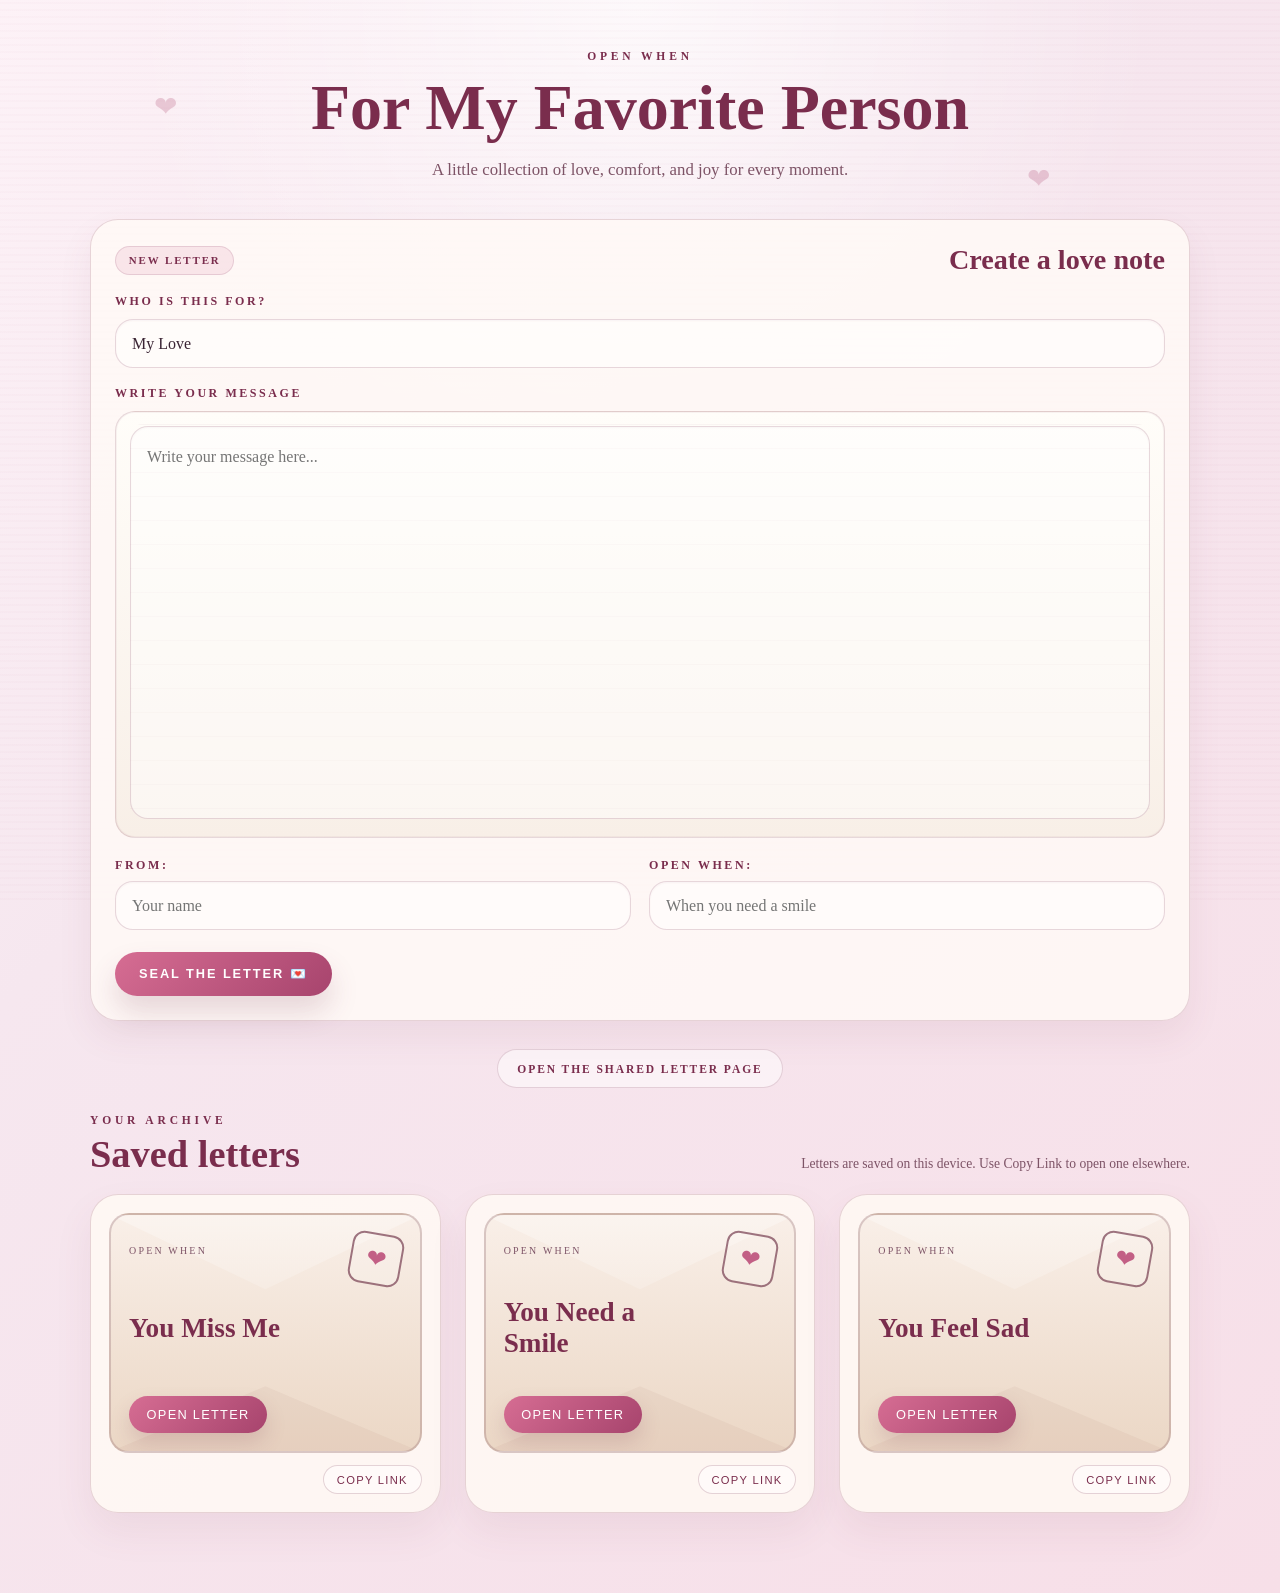
==== commit 3efa4354: "updated version" ====
--- a/index.html
+++ b/index.html
@@ -56,7 +56,7 @@
       </section>
 
       <div class="page-link-wrap">
-        <a class="page-link" href="recipient.html">View her letter page</a>
+        <a class="page-link" id="recipientPageLink" href="recipient.html">Open the shared letter page</a>
       </div>
 
       <div class="saved-heading">
@@ -64,7 +64,7 @@
           <p class="eyebrow">Your archive</p>
           <h2>Saved letters</h2>
         </div>
-        <p id="storageStatus" class="storage-status">Saved on this device</p>
+        <p id="storageStatus" class="storage-status">Letters are saved on this device. Use Copy Link to open one elsewhere.</p>
       </div>
 
       <section class="letters-grid" id="lettersGrid"></section>
--- a/code.css
+++ b/code.css
@@ -39,6 +39,7 @@
     transparent 7px
   );
 }
+
 
 .heart {
   position: absolute;
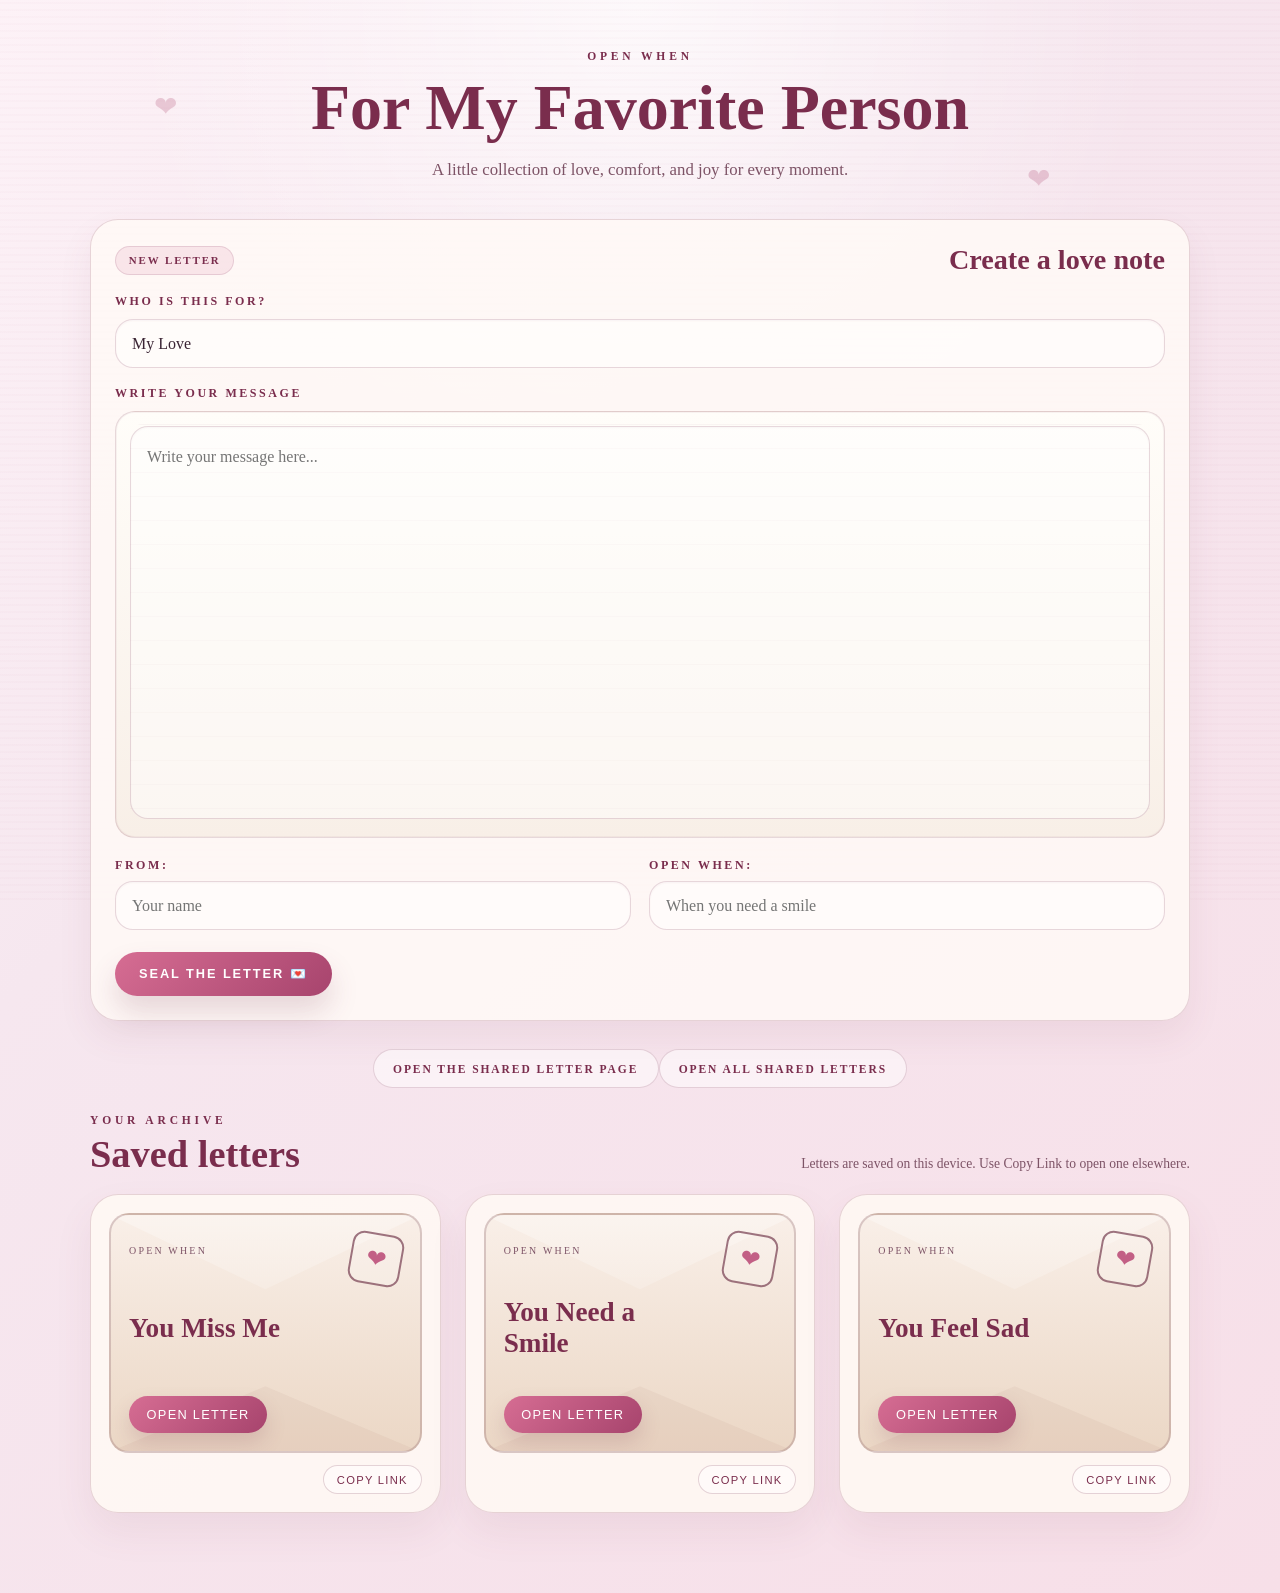
==== commit 69a5e0b3: "updated version" ====
--- a/index.html
+++ b/index.html
@@ -57,6 +57,7 @@
 
       <div class="page-link-wrap">
         <a class="page-link" id="recipientPageLink" href="recipient.html">Open the shared letter page</a>
+        <a class="page-link" id="recipientPageLink" href="recipient.html">Open all shared letters</a>
       </div>
 
       <div class="saved-heading">
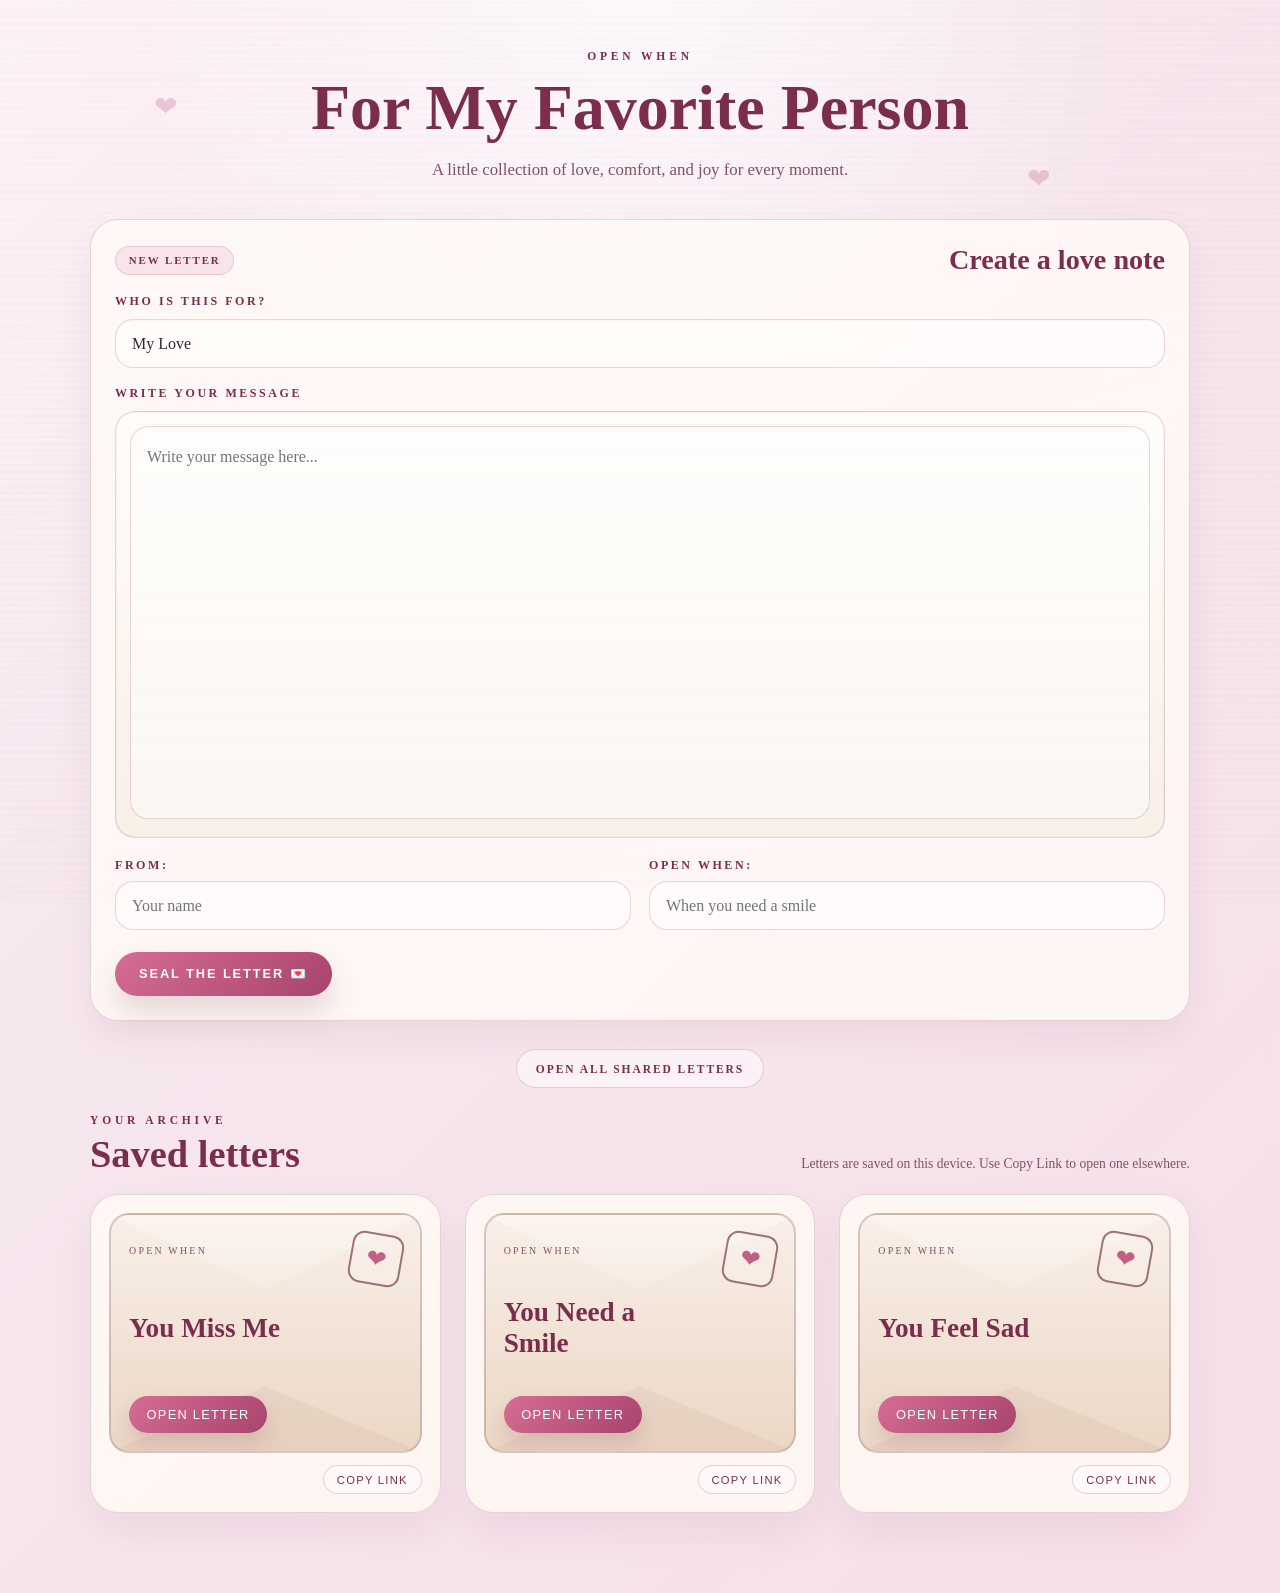
==== commit 57d63454: "new version" ====
--- a/index.html
+++ b/index.html
@@ -56,7 +56,6 @@
       </section>
 
       <div class="page-link-wrap">
-        <a class="page-link" id="recipientPageLink" href="recipient.html">Open the shared letter page</a>
         <a class="page-link" id="recipientPageLink" href="recipient.html">Open all shared letters</a>
       </div>
 
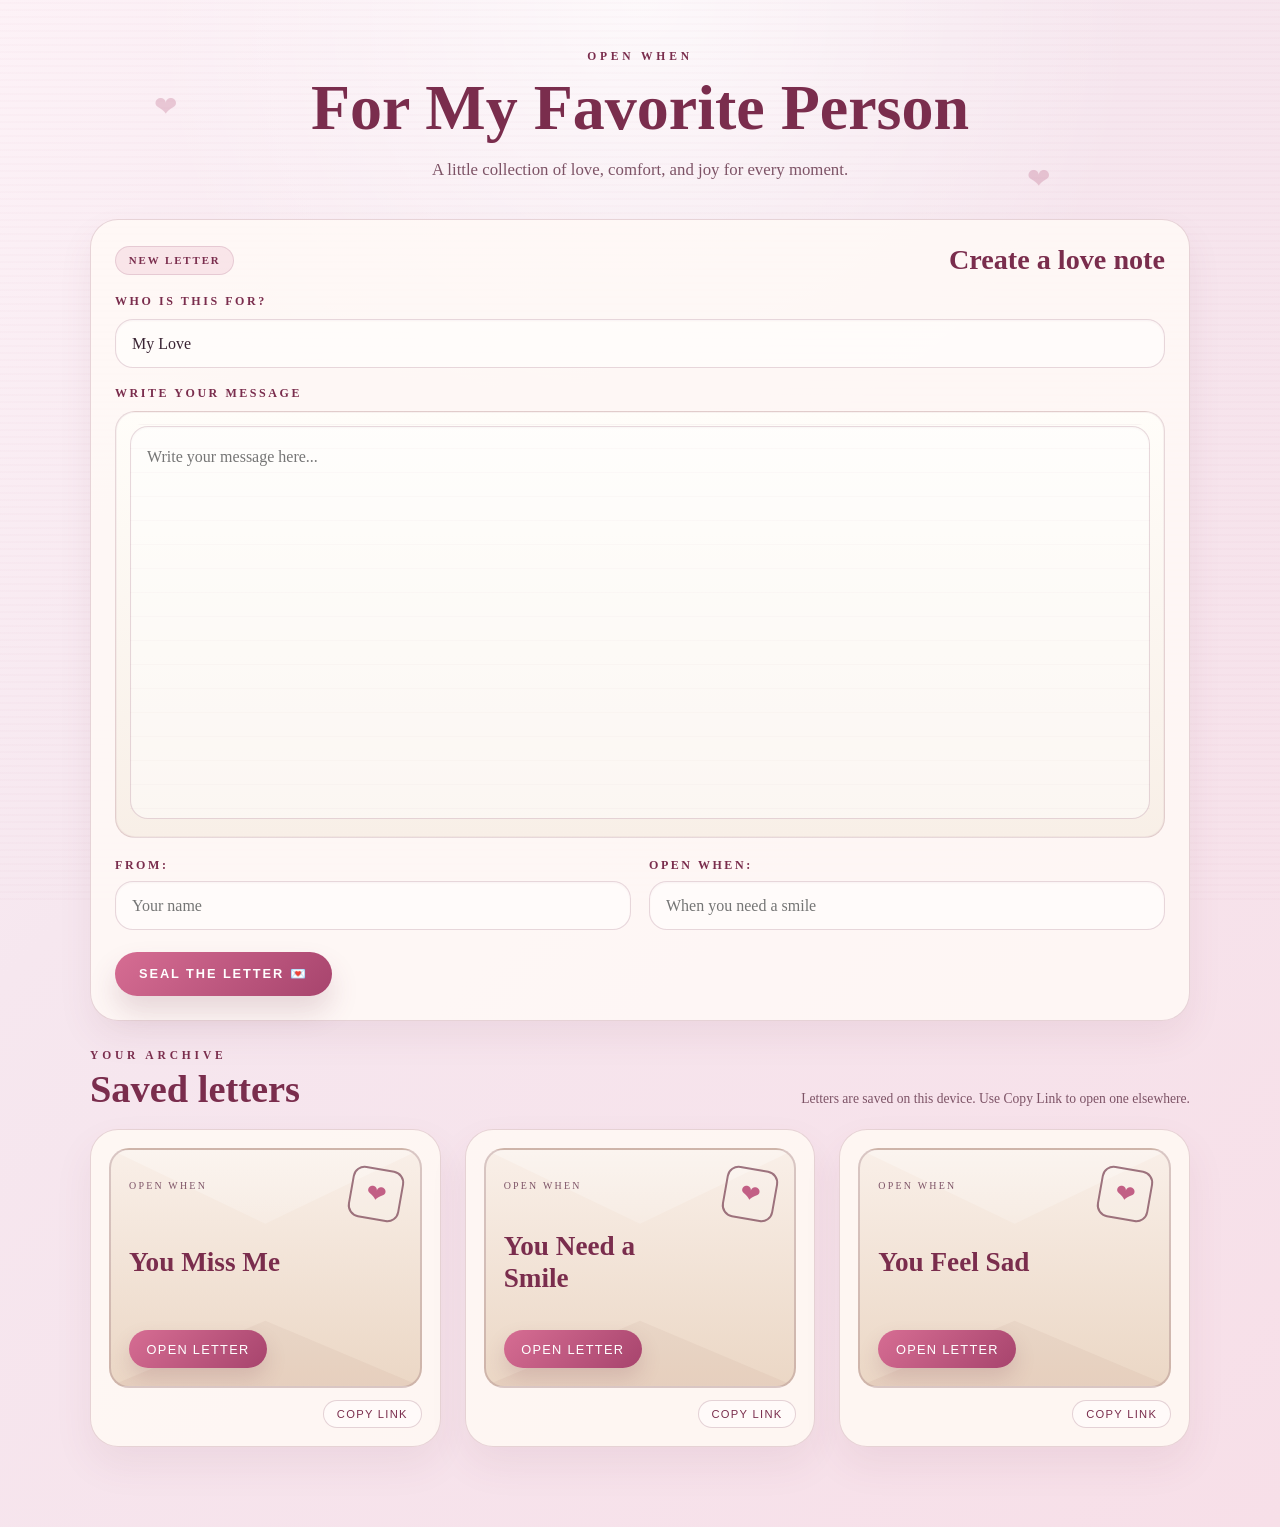
==== commit 59dd906a: "2.0 version" ====
--- a/index.html
+++ b/index.html
@@ -55,10 +55,6 @@
         </div>
       </section>
 
-      <div class="page-link-wrap">
-        <a class="page-link" id="recipientPageLink" href="recipient.html">Open all shared letters</a>
-      </div>
-
       <div class="saved-heading">
         <div>
           <p class="eyebrow">Your archive</p>
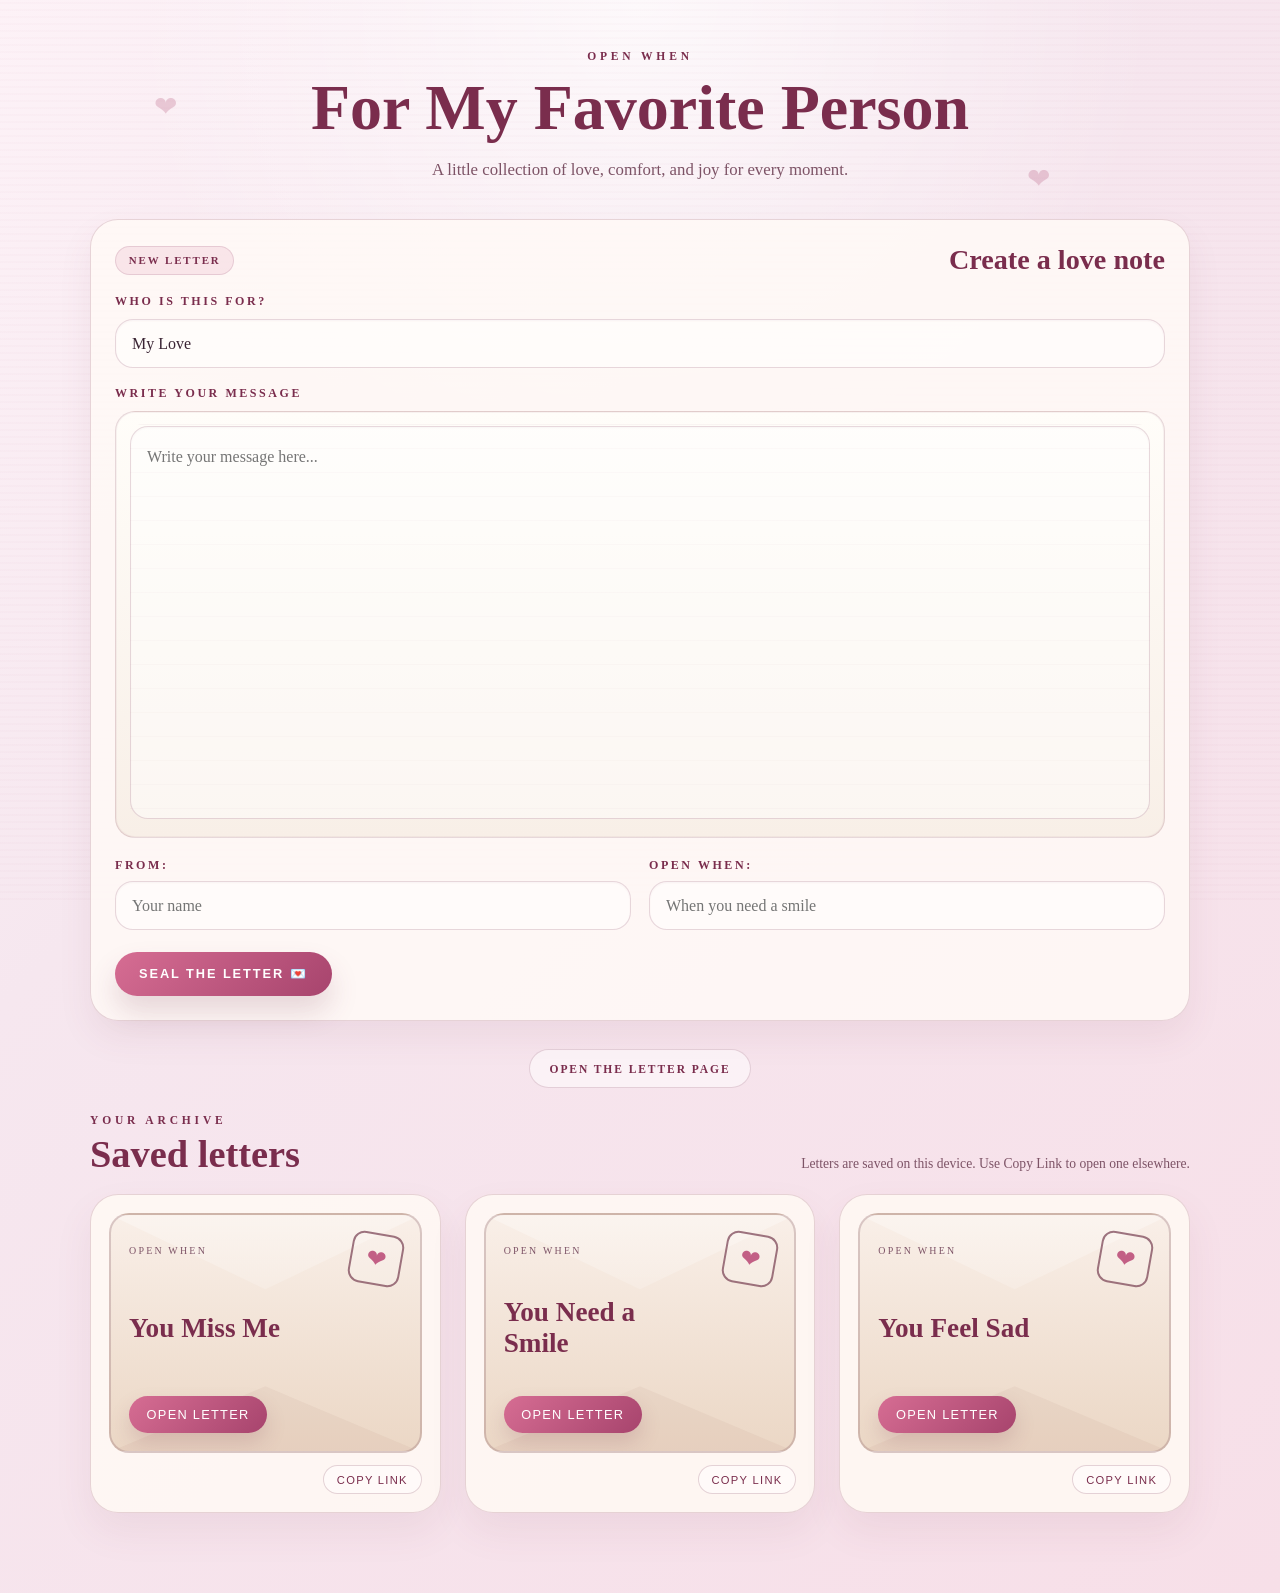
==== commit 43b6cacf: "2.1 version" ====
--- a/index.html
+++ b/index.html
@@ -55,6 +55,10 @@
         </div>
       </section>
 
+      <div class="page-link-wrap">
+        <a class="page-link" id="recipientPageLink" href="recipient.html">Open the letter page</a>
+      </div>
+
       <div class="saved-heading">
         <div>
           <p class="eyebrow">Your archive</p>
